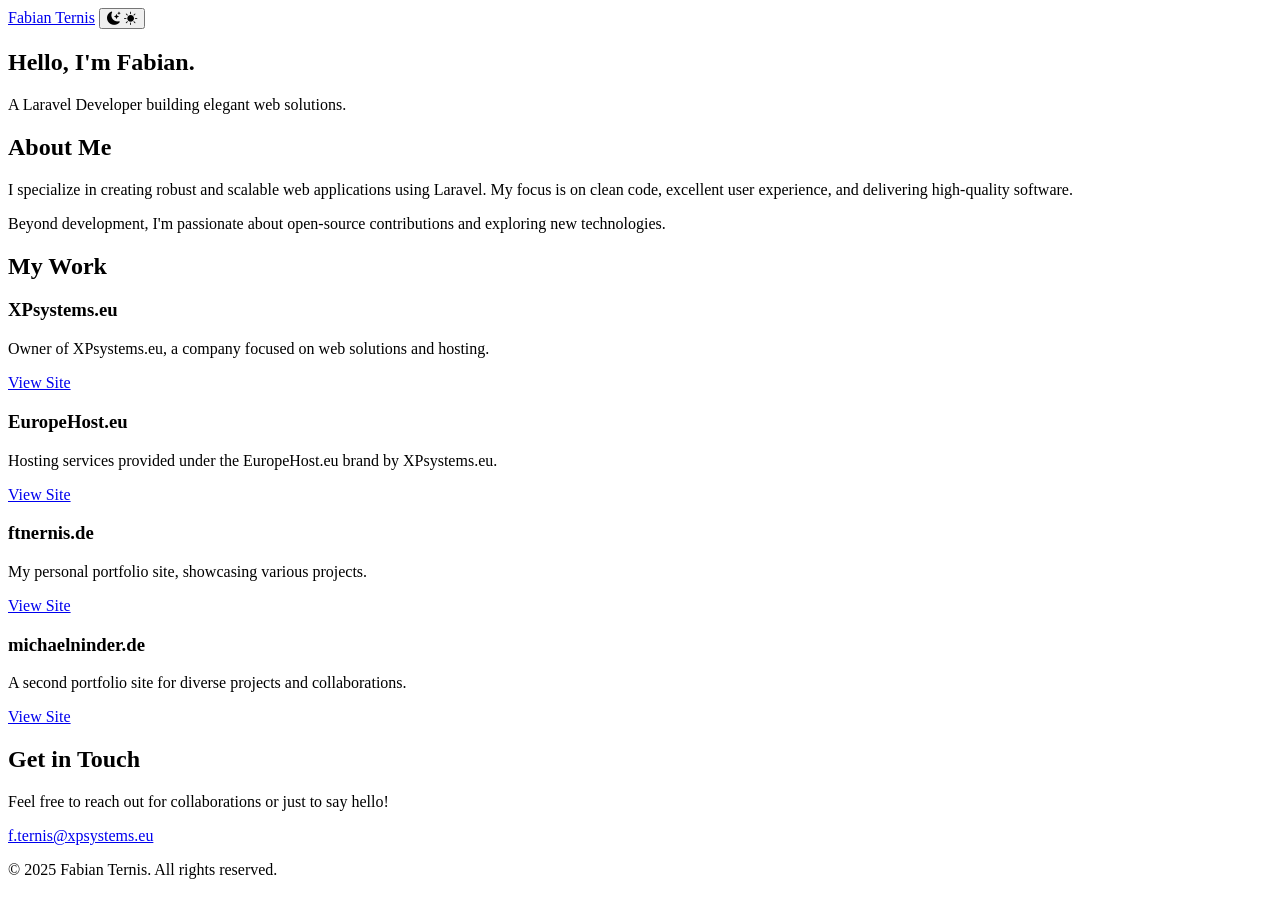
==== fabianternis.dev/index.html @ 12f41c96 "Create index.html" ====
<!DOCTYPE html>
<html lang="en">
  <head>
    <meta charset="UTF-8" />
    <meta name="viewport" content="width=device-width, initial-scale=1.0" />
    <title>Fabian Ternis</title>
    <link rel="stylesheet" href="style.css" />
    <link
      rel="stylesheet"
      href="https://cdn.jsdelivr.net/npm/bootstrap-icons@1.11.3/font/bootstrap-icons.min.css"
    />
  </head>
  <body>
    <header class="header-container">
      <nav class="navbar">
        <a href="#" class="site-title">Fabian Ternis</a>
        <button id="theme-toggle" class="theme-toggle" aria-label="Toggle theme">
          <i class="bi bi-moon-stars-fill moon-icon"></i>
          <i class="bi bi-brightness-high-fill sun-icon"></i>
        </button>
      </nav>
    </header>

    <main class="main-content-container">
      <section class="hero-section">
        <h1 class="hero-title">Hello, I'm Fabian.</h1>
        <p class="hero-subtitle">A Laravel Developer building elegant web solutions.</p>
      </section>

      <section class="about-section">
        <h2 class="section-title">About Me</h2>
        <p>
          I specialize in creating robust and scalable web applications using
          Laravel. My focus is on clean code, excellent user experience, and
          delivering high-quality software.
        </p>
        <p>
          Beyond development, I'm passionate about open-source contributions and
          exploring new technologies.
        </p>
      </section>

      <section class="portfolio-section">
        <h2 class="section-title">My Work</h2>
        <div class="portfolio-grid">
          <article class="portfolio-item">
            <h3>XPsystems.eu</h3>
            <p>
              Owner of XPsystems.eu, a company focused on web solutions and hosting.
            </p>
            <a href="https://www.xpsystems.eu" target="_blank">View Site</a>
          </article>
          <article class="portfolio-item">
            <h3>EuropeHost.eu</h3>
            <p>
              Hosting services provided under the EuropeHost.eu brand by XPsystems.eu.
            </p>
            <a href="https://www.europehost.eu" target="_blank">View Site</a>
          </article>
          <article class="portfolio-item">
            <h3>ftnernis.de</h3>
            <p>My personal portfolio site, showcasing various projects.</p>
            <a href="https://www.fternis.de" target="_blank">View Site</a>
          </article>
          <article class="portfolio-item">
            <h3>michaelninder.de</h3>
            <p>A second portfolio site for diverse projects and collaborations.</p>
            <a href="https://www.michaelninder.de" target="_blank">View Site</a>
          </article>
        </div>
      </section>

      <section class="contact-section">
        <h2 class="section-title">Get in Touch</h2>
        <p>
          Feel free to reach out for collaborations or just to say hello!
        </p>
        <p>
          <a href="mailto:f.ternis@xpsystems.eu">f.ternis@xpsystems.eu</a>
        </p>
      </section>
    </main>

    <footer class="footer-container">
      <p>&copy; 2025 Fabian Ternis. All rights reserved.</p>
    </footer>

    <script src="script.js"></script>
  </body>
</html>
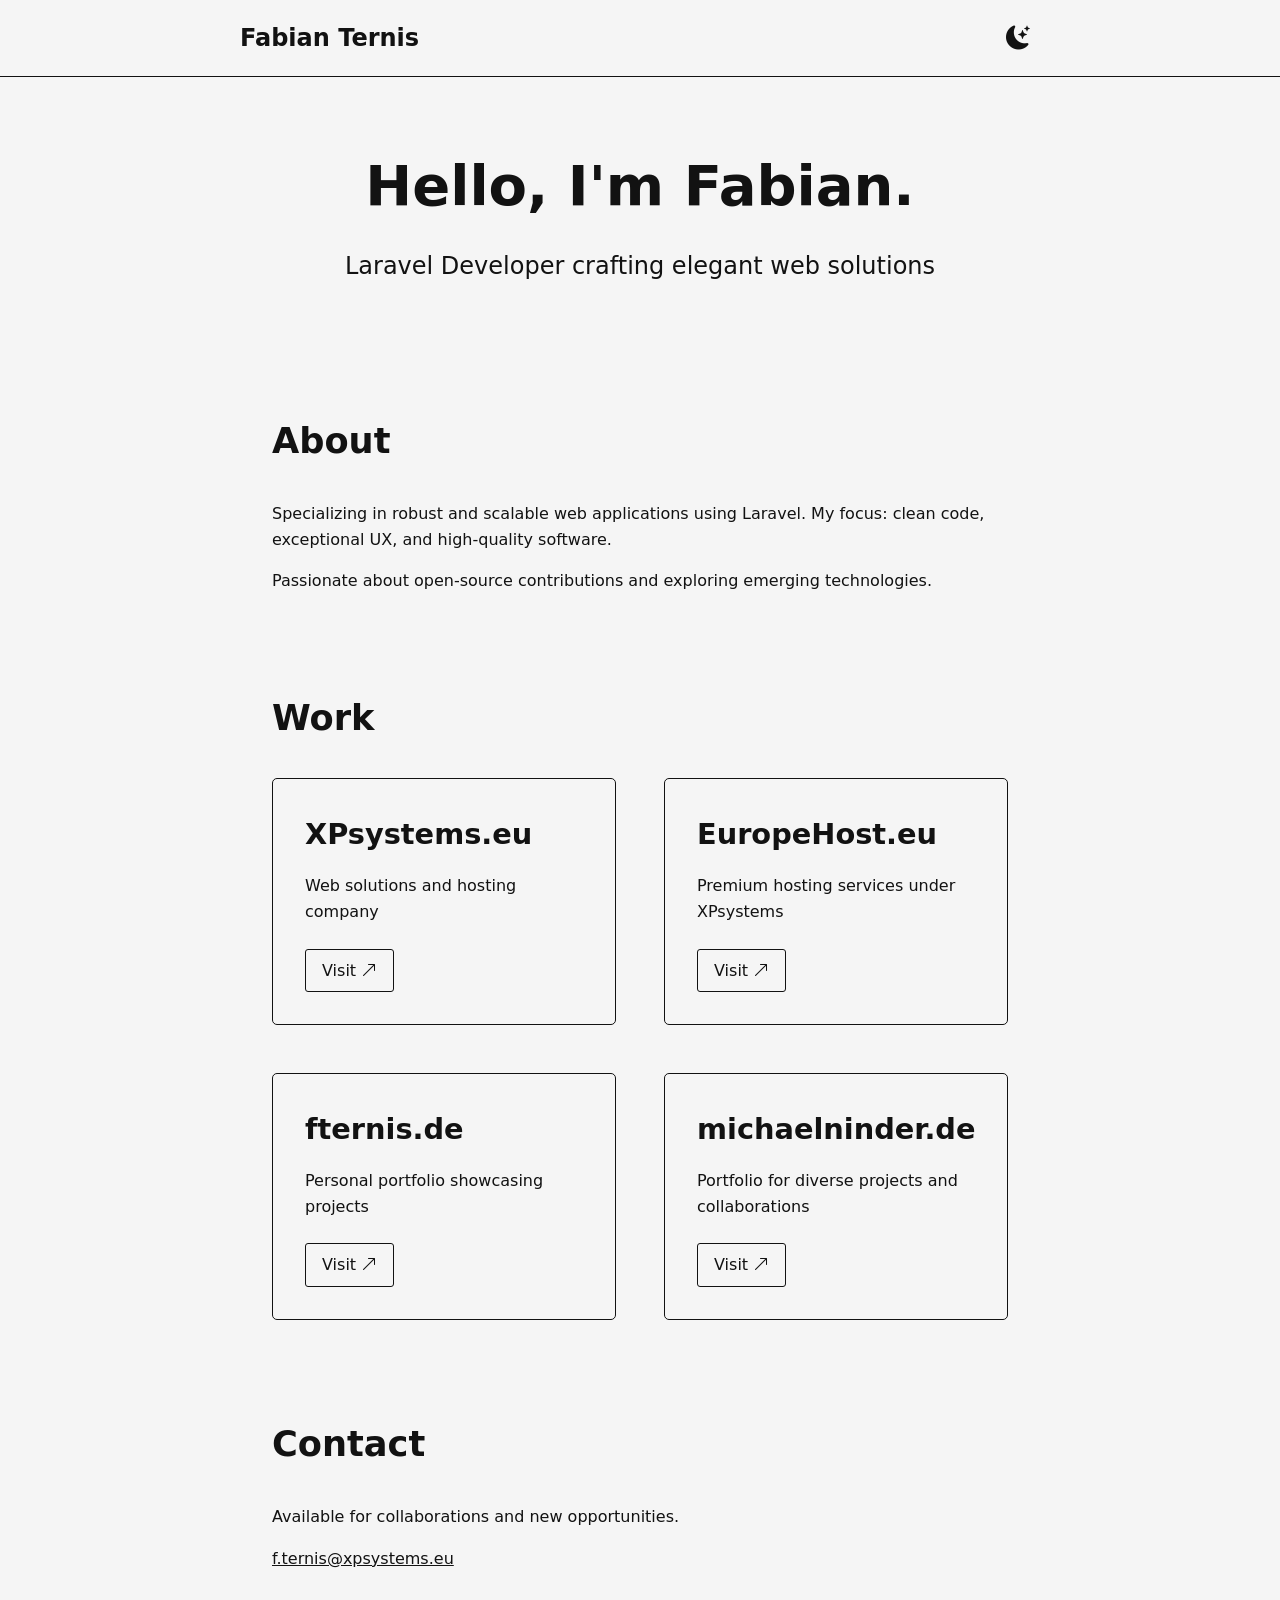
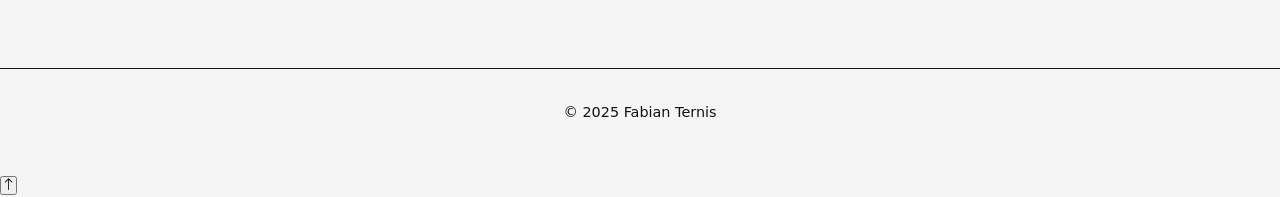
==== commit a662b781: "Update index.html" ====
--- a/fabianternis.dev/index.html
+++ b/fabianternis.dev/index.html
@@ -3,7 +3,8 @@
   <head>
     <meta charset="UTF-8" />
     <meta name="viewport" content="width=device-width, initial-scale=1.0" />
-    <title>Fabian Ternis</title>
+    <title>Fabian Ternis - Laravel Developer</title>
+    <meta name="description" content="Laravel Developer specializing in elegant web solutions" />
     <link rel="stylesheet" href="style.css" />
     <link
       rel="stylesheet"
@@ -24,66 +25,74 @@
     <main class="main-content-container">
       <section class="hero-section">
         <h1 class="hero-title">Hello, I'm Fabian.</h1>
-        <p class="hero-subtitle">A Laravel Developer building elegant web solutions.</p>
+        <p class="hero-subtitle">Laravel Developer crafting elegant web solutions</p>
       </section>
 
-      <section class="about-section">
-        <h2 class="section-title">About Me</h2>
-        <p>
-          I specialize in creating robust and scalable web applications using
-          Laravel. My focus is on clean code, excellent user experience, and
-          delivering high-quality software.
-        </p>
-        <p>
-          Beyond development, I'm passionate about open-source contributions and
-          exploring new technologies.
-        </p>
+      <section class="about-section" id="about">
+        <h2 class="section-title">About</h2>
+        <div class="about-content">
+          <p>
+            Specializing in robust and scalable web applications using Laravel.
+            My focus: clean code, exceptional UX, and high-quality software.
+          </p>
+          <p>
+            Passionate about open-source contributions and exploring emerging technologies.
+          </p>
+        </div>
       </section>
 
-      <section class="portfolio-section">
-        <h2 class="section-title">My Work</h2>
+      <section class="portfolio-section" id="work">
+        <h2 class="section-title">Work</h2>
         <div class="portfolio-grid">
           <article class="portfolio-item">
             <h3>XPsystems.eu</h3>
-            <p>
-              Owner of XPsystems.eu, a company focused on web solutions and hosting.
-            </p>
-            <a href="https://www.xpsystems.eu" target="_blank">View Site</a>
+            <p>Web solutions and hosting company</p>
+            <a href="https://www.xpsystems.eu" target="_blank" rel="noopener">
+              Visit <i class="bi bi-arrow-up-right"></i>
+            </a>
           </article>
           <article class="portfolio-item">
             <h3>EuropeHost.eu</h3>
-            <p>
-              Hosting services provided under the EuropeHost.eu brand by XPsystems.eu.
-            </p>
-            <a href="https://www.europehost.eu" target="_blank">View Site</a>
+            <p>Premium hosting services under XPsystems</p>
+            <a href="https://www.europehost.eu" target="_blank" rel="noopener">
+              Visit <i class="bi bi-arrow-up-right"></i>
+            </a>
           </article>
           <article class="portfolio-item">
-            <h3>ftnernis.de</h3>
-            <p>My personal portfolio site, showcasing various projects.</p>
-            <a href="https://www.fternis.de" target="_blank">View Site</a>
+            <h3>fternis.de</h3>
+            <p>Personal portfolio showcasing projects</p>
+            <a href="https://www.fternis.de" target="_blank" rel="noopener">
+              Visit <i class="bi bi-arrow-up-right"></i>
+            </a>
           </article>
           <article class="portfolio-item">
             <h3>michaelninder.de</h3>
-            <p>A second portfolio site for diverse projects and collaborations.</p>
-            <a href="https://www.michaelninder.de" target="_blank">View Site</a>
+            <p>Portfolio for diverse projects and collaborations</p>
+            <a href="https://www.michaelninder.de" target="_blank" rel="noopener">
+              Visit <i class="bi bi-arrow-up-right"></i>
+            </a>
           </article>
         </div>
       </section>
 
-      <section class="contact-section">
-        <h2 class="section-title">Get in Touch</h2>
-        <p>
-          Feel free to reach out for collaborations or just to say hello!
+      <section class="contact-section" id="contact">
+        <h2 class="section-title">Contact</h2>
+        <p class="contact-text">
+          Available for collaborations and new opportunities.
         </p>
-        <p>
-          <a href="mailto:f.ternis@xpsystems.eu">f.ternis@xpsystems.eu</a>
-        </p>
+        <a href="mailto:f.ternis@xpsystems.eu" class="contact-email">
+          f.ternis@xpsystems.eu
+        </a>
       </section>
     </main>
 
     <footer class="footer-container">
-      <p>&copy; 2025 Fabian Ternis. All rights reserved.</p>
+      <p>&copy; 2025 Fabian Ternis</p>
     </footer>
+
+    <button id="scroll-to-top" class="scroll-to-top" aria-label="Scroll to top">
+      <i class="bi bi-arrow-up"></i>
+    </button>
 
     <script src="script.js"></script>
   </body>
--- a/fabianternis.dev/style.css
+++ b/fabianternis.dev/style.css
@@ -0,0 +1,248 @@
+:root {
+  --color-dark: #121212;
+  --color-light: #f5f5f5;
+  --color-bg: var(--color-light);
+  --color-text: var(--color-dark);
+  --font-family-primary: system-ui, -apple-system, BlinkMacSystemFont, "Segoe UI",
+    Roboto, Oxygen, Ubuntu, Cantarell, "Open Sans", "Helvetica Neue", sans-serif;
+  --max-width-content: 800px;
+  --spacing-unit: 1rem;
+}
+
+:root.dark {
+  --color-bg: var(--color-dark);
+  --color-text: var(--color-light);
+}
+
+* {
+  box-sizing: border-box;
+  margin: 0;
+  padding: 0;
+}
+
+html {
+  scroll-behavior: smooth;
+}
+
+body {
+  font-family: var(--font-family-primary);
+  background-color: var(--color-bg);
+  color: var(--color-text);
+  line-height: 1.6;
+  transition: background-color 0.3s ease, color 0.3s ease;
+  cursor: url("data:image/svg+xml;utf8,<svg xmlns='http://www.w3.org/2000/svg' width='24' height='24' viewBox='0 0 24 24'><circle cx='12' cy='12' r='4' fill='%23666' /></svg>") 12 12,
+    auto;
+}
+
+::-webkit-scrollbar {
+  width: 8px;
+}
+
+::-webkit-scrollbar-track {
+  background: var(--color-bg);
+}
+
+::-webkit-scrollbar-thumb {
+  background: var(--color-text);
+  border-radius: 4px;
+}
+
+::-webkit-scrollbar-thumb:hover {
+  background: var(--color-text);
+  filter: brightness(0.8);
+}
+
+::selection {
+  background: var(--color-text);
+  color: var(--color-bg);
+}
+
+.header-container {
+  padding: var(--spacing-unit) calc(var(--spacing-unit) * 2);
+  border-bottom: 1px solid var(--color-text);
+}
+
+.navbar {
+  max-width: var(--max-width-content);
+  margin: 0 auto;
+  display: flex;
+  justify-content: space-between;
+  align-items: center;
+}
+
+.site-title {
+  font-size: 1.5rem;
+  font-weight: bold;
+  color: var(--color-text);
+  text-decoration: none;
+}
+
+.theme-toggle {
+  background: none;
+  border: none;
+  font-size: 1.5rem;
+  color: var(--color-text);
+  cursor: pointer;
+  padding: 0.5rem;
+  display: flex;
+  align-items: center;
+  justify-content: center;
+  transition: color 0.3s ease;
+}
+
+.theme-toggle {
+  border-radius: 50%;
+  width: 44px;
+  height: 44px;
+  display: flex;
+  align-items: center;
+  justify-content: center;
+}
+
+.theme-toggle:focus-visible {
+  outline: 2px solid var(--color-text);
+  outline-offset: 2px;
+}
+
+.theme-toggle:hover {
+  background-color: var(--color-text);
+  color: var(--color-bg);
+  cursor: url("data:image/svg+xml;utf8,<svg xmlns='http://www.w3.org/2000/svg' width='24' height='24' viewBox='0 0 24 24'><circle cx='12' cy='12' r='4' fill='%23666' fill-opacity='0.1'/></svg>") 12 12,
+    pointer;
+}
+
+.theme-toggle .moon-icon {
+  display: block;
+}
+
+.theme-toggle .sun-icon {
+  display: none;
+}
+
+:root.dark .theme-toggle .moon-icon {
+  display: none;
+}
+
+:root.dark .theme-toggle .sun-icon {
+  display: block;
+}
+
+.main-content-container {
+  max-width: var(--max-width-content);
+  margin: calc(var(--spacing-unit) * 4) auto;
+  padding: 0 calc(var(--spacing-unit) * 2);
+}
+
+section {
+  margin-bottom: calc(var(--spacing-unit) * 6);
+}
+
+.section-title {
+  font-size: 2.2rem;
+  margin-bottom: calc(var(--spacing-unit) * 2);
+  color: var(--color-text);
+}
+
+.hero-section {
+  text-align: center;
+  margin-bottom: calc(var(--spacing-unit) * 8);
+}
+
+.hero-title {
+  font-size: 3.5rem;
+  margin-bottom: var(--spacing-unit);
+  color: var(--color-text);
+}
+
+.hero-subtitle {
+  font-size: 1.5rem;
+  color: var(--color-text);
+}
+
+p {
+  margin-bottom: var(--spacing-unit);
+}
+
+a {
+  color: var(--color-text);
+  text-decoration: underline;
+  transition: color 0.3s ease;
+}
+
+a:hover,
+a:hover * {
+  filter: brightness(0.8);
+  cursor: url("data:image/svg+xml;utf8,<svg xmlns='http://www.w3.org/2000/svg' width='32' height='32' viewBox='0 0 24 24'><circle cx='12' cy='12' r='6' fill='%23666' /></svg>") 16 16,
+    pointer;
+}
+
+.portfolio-grid {
+  display: grid;
+  grid-template-columns: repeat(auto-fit, minmax(300px, 1fr));
+  gap: calc(var(--spacing-unit) * 3);
+}
+
+.portfolio-item {
+  border: 1px solid var(--color-text);
+  padding: calc(var(--spacing-unit) * 2);
+  border-radius: 5px;
+  transition: border-color 0.3s ease;
+}
+
+.portfolio-item h3 {
+  font-size: 1.8rem;
+  margin-bottom: var(--spacing-unit);
+  color: var(--color-text);
+}
+
+.portfolio-item p {
+  margin-bottom: calc(var(--spacing-unit) * 1.5);
+  color: var(--color-text);
+}
+
+.portfolio-item a {
+  display: inline-block;
+  padding: 0.5rem 1rem;
+  border: 1px solid var(--color-text);
+  border-radius: 3px;
+  text-decoration: none;
+  color: var(--color-text);
+  transition: background-color 0.3s ease, color 0.3s ease;
+}
+
+.portfolio-item a:hover {
+  background-color: var(--color-text);
+  color: var(--color-bg);
+}
+
+.footer-container {
+  text-align: center;
+  padding: calc(var(--spacing-unit) * 2);
+  border-top: 1px solid var(--color-text);
+  margin-top: calc(var(--spacing-unit) * 6);
+  font-size: 0.9rem;
+  color: var(--color-text);
+}
+
+@media (max-width: 768px) {
+  .hero-title {
+    font-size: 2.5rem;
+  }
+
+  .hero-subtitle {
+    font-size: 1.2rem;
+  }
+
+  .section-title {
+    font-size: 1.8rem;
+  }
+}
+
+@media (max-width: 480px) {
+  .header-container,
+  .main-content-container,
+  .footer-container {
+    padding-left: var(--spacing-unit);
+    padding-right: var(--spacing-unit);
+  }
+}
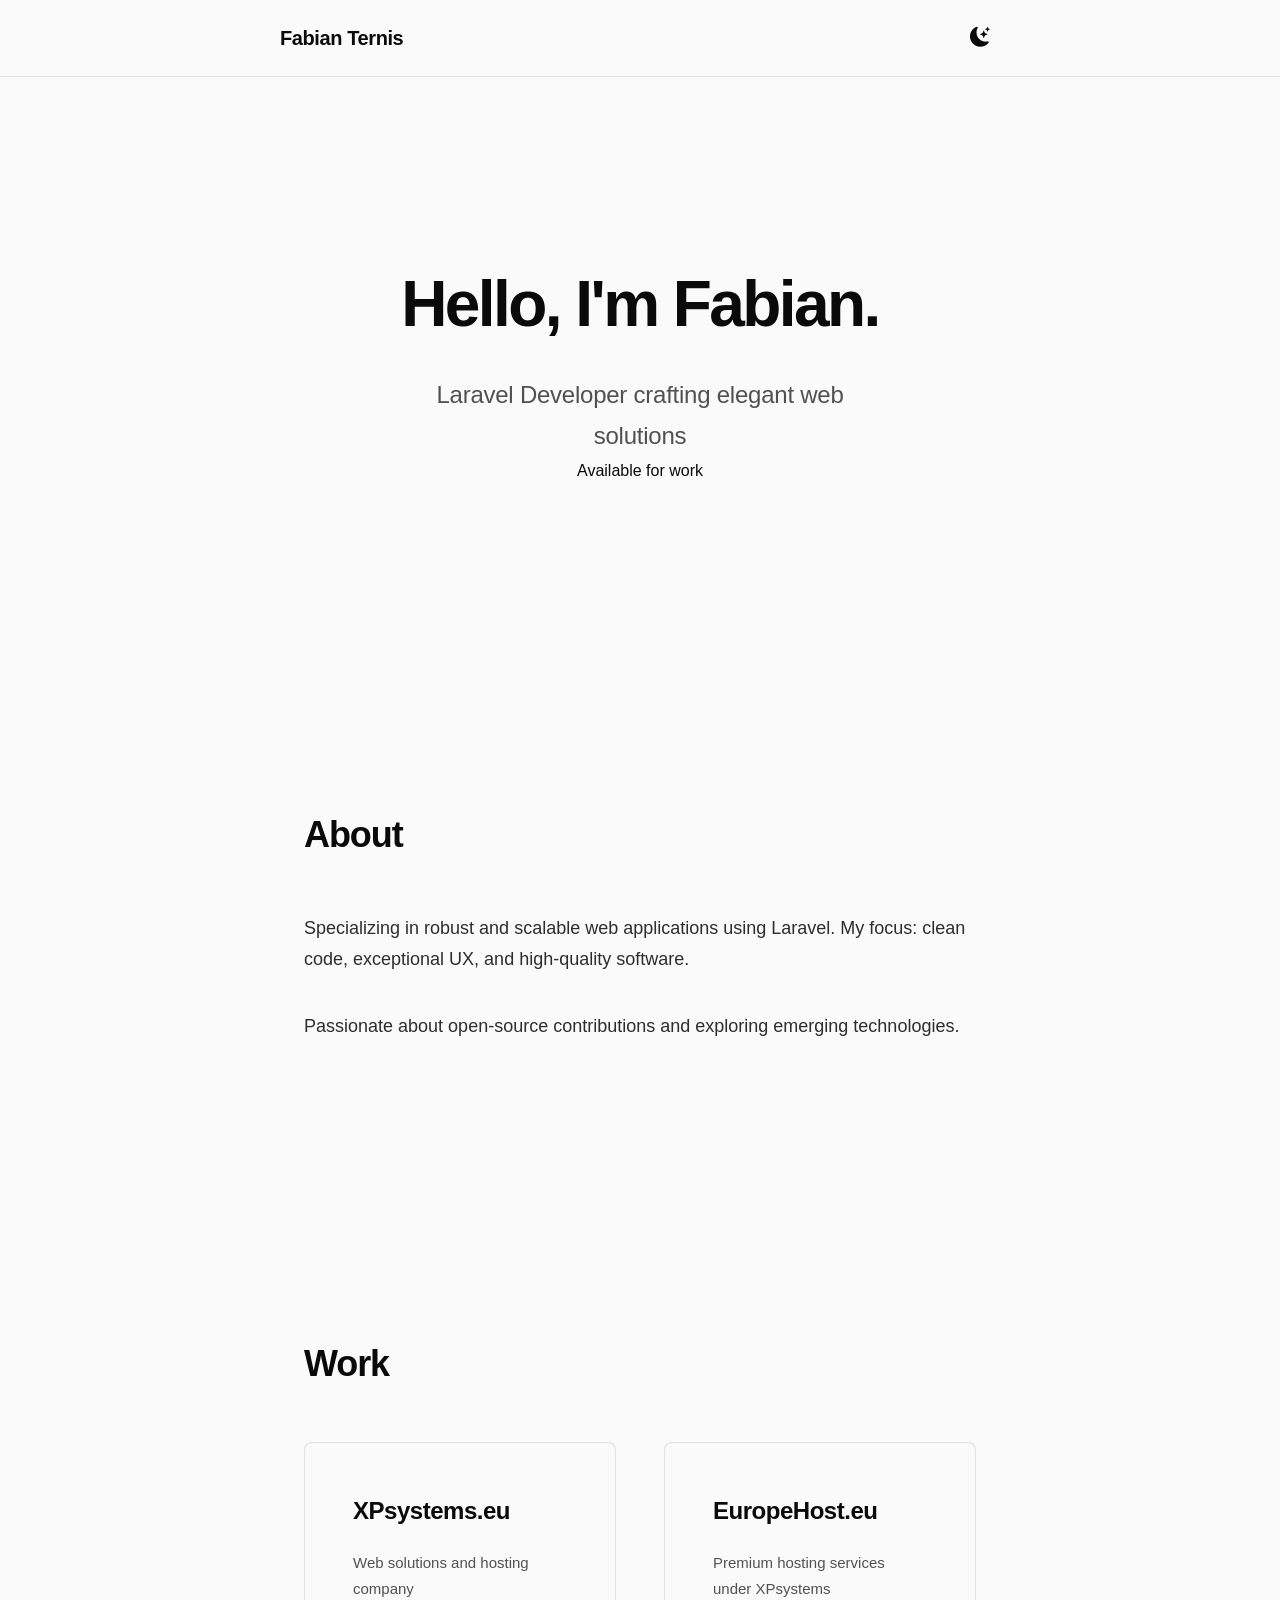
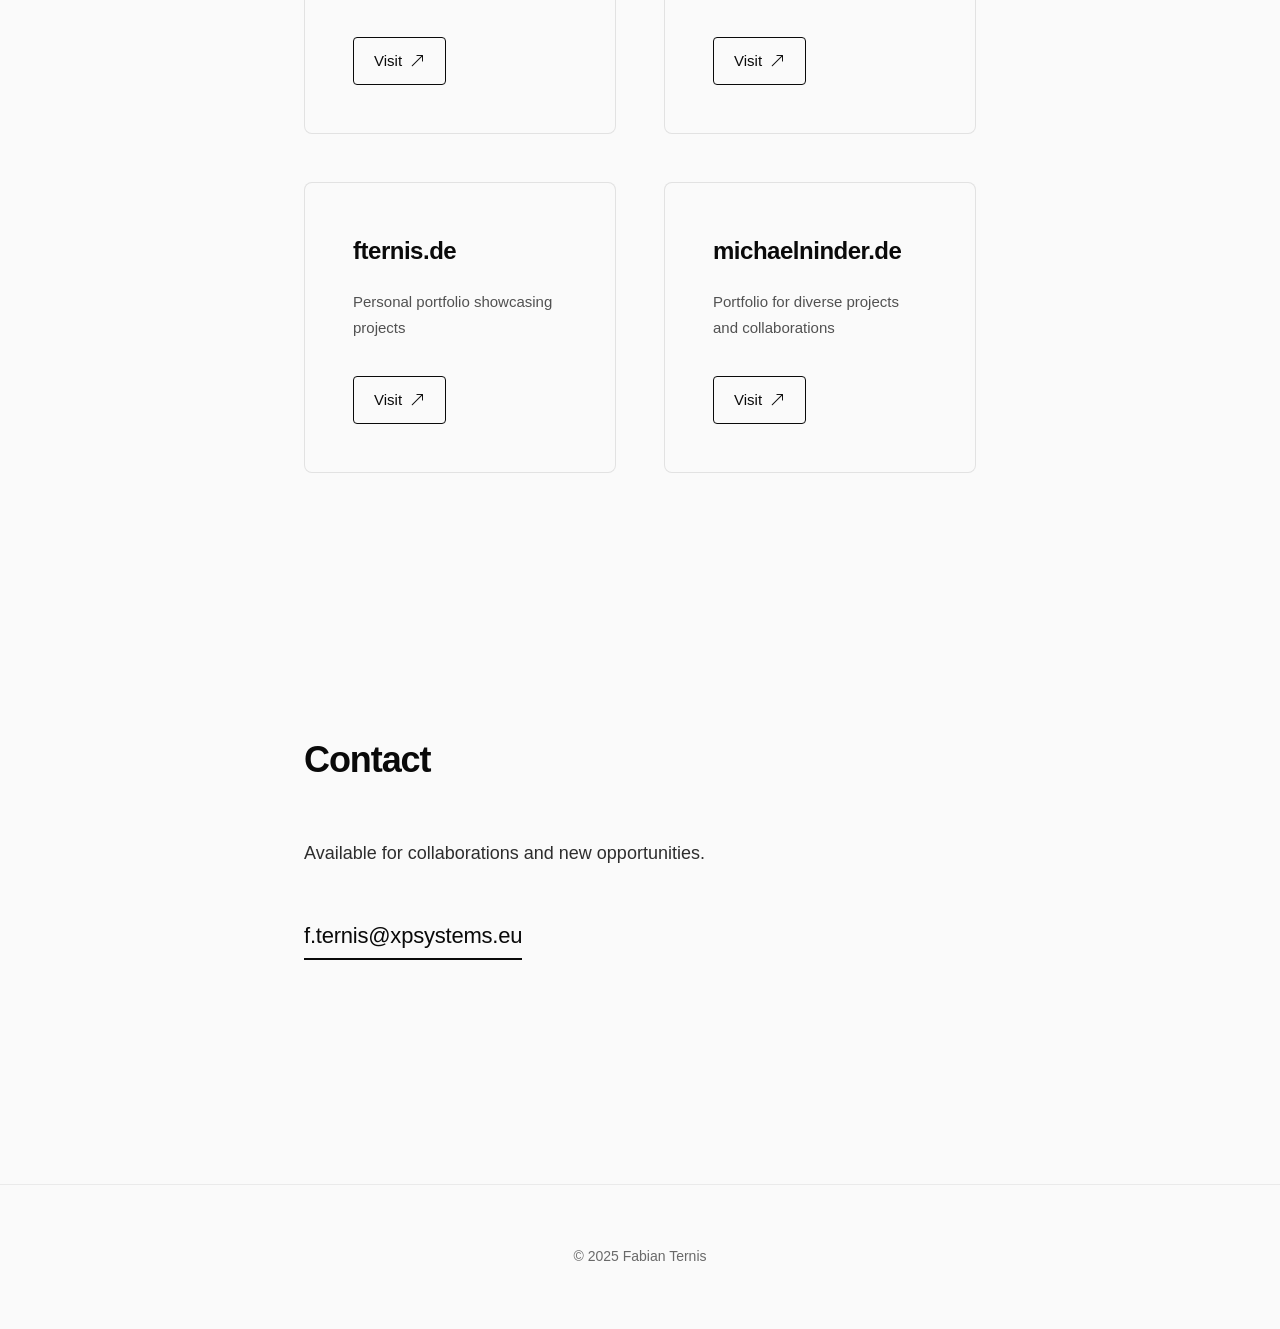
==== commit 5ce0b4b9: "Update index.html" ====
--- a/fabianternis.dev/index.html
+++ b/fabianternis.dev/index.html
@@ -23,10 +23,14 @@
     </header>
 
     <main class="main-content-container">
-      <section class="hero-section">
-        <h1 class="hero-title">Hello, I'm Fabian.</h1>
-        <p class="hero-subtitle">Laravel Developer crafting elegant web solutions</p>
-      </section>
+        <section class="hero-section">
+          <h1 class="hero-title">Hello, I'm Fabian.</h1>
+          <p class="hero-subtitle">Laravel Developer crafting elegant web solutions</p>
+          <div class="status-badge">
+            <span class="status-dot"></span>
+            <span class="status-text">Available for work</span>
+          </div>
+        </section>
 
       <section class="about-section" id="about">
         <h2 class="section-title">About</h2>
--- a/fabianternis.dev/style.css
+++ b/fabianternis.dev/style.css
@@ -1,17 +1,21 @@
 :root {
-  --color-dark: #121212;
-  --color-light: #f5f5f5;
+  --color-dark: #0a0a0a;
+  --color-light: #fafafa;
   --color-bg: var(--color-light);
   --color-text: var(--color-dark);
-  --font-family-primary: system-ui, -apple-system, BlinkMacSystemFont, "Segoe UI",
-    Roboto, Oxygen, Ubuntu, Cantarell, "Open Sans", "Helvetica Neue", sans-serif;
-  --max-width-content: 800px;
-  --spacing-unit: 1rem;
+  --color-border: rgba(10, 10, 10, 0.1);
+  --font-primary: -apple-system, BlinkMacSystemFont, "Segoe UI", Roboto,
+    "Helvetica Neue", Arial, sans-serif;
+  --max-width: 720px;
+  --spacing: clamp(1rem, 3vw, 1.5rem);
+  --radius: 8px;
+  --transition: all 0.3s cubic-bezier(0.4, 0, 0.2, 1);
 }
 
 :root.dark {
   --color-bg: var(--color-dark);
   --color-text: var(--color-light);
+  --color-border: rgba(250, 250, 250, 0.1);
 }
 
 * {
@@ -25,31 +29,38 @@
 }
 
 body {
-  font-family: var(--font-family-primary);
+  font-family: var(--font-primary);
   background-color: var(--color-bg);
   color: var(--color-text);
-  line-height: 1.6;
-  transition: background-color 0.3s ease, color 0.3s ease;
-  cursor: url("data:image/svg+xml;utf8,<svg xmlns='http://www.w3.org/2000/svg' width='24' height='24' viewBox='0 0 24 24'><circle cx='12' cy='12' r='4' fill='%23666' /></svg>") 12 12,
-    auto;
+  line-height: 1.7;
+  transition: var(--transition);
+  -webkit-font-smoothing: antialiased;
+  -moz-osx-font-smoothing: grayscale;
 }
 
 ::-webkit-scrollbar {
-  width: 8px;
+  width: 6px;
+  height: 6px;
 }
 
 ::-webkit-scrollbar-track {
-  background: var(--color-bg);
+  background: transparent;
 }
 
 ::-webkit-scrollbar-thumb {
   background: var(--color-text);
-  border-radius: 4px;
+  border-radius: 10px;
+  opacity: 0.5;
 }
 
 ::-webkit-scrollbar-thumb:hover {
   background: var(--color-text);
-  filter: brightness(0.8);
+  opacity: 0.8;
+}
+
+* {
+  scrollbar-width: thin;
+  scrollbar-color: var(--color-text) transparent;
 }
 
 ::selection {
@@ -58,191 +69,253 @@
 }
 
 .header-container {
-  padding: var(--spacing-unit) calc(var(--spacing-unit) * 2);
-  border-bottom: 1px solid var(--color-text);
+  position: sticky;
+  top: 0;
+  z-index: 100;
+  background: var(--color-bg);
+  padding: calc(var(--spacing) * 0.75) var(--spacing);
+  border-bottom: 1px solid var(--color-border);
+  backdrop-filter: blur(10px);
 }
 
 .navbar {
-  max-width: var(--max-width-content);
+  max-width: var(--max-width);
   margin: 0 auto;
   display: flex;
   justify-content: space-between;
   align-items: center;
+  min-height: 40px;
 }
 
 .site-title {
-  font-size: 1.5rem;
-  font-weight: bold;
+  font-size: clamp(1.125rem, 2vw, 1.25rem);
+  font-weight: 600;
   color: var(--color-text);
   text-decoration: none;
+  letter-spacing: -0.02em;
 }
 
 .theme-toggle {
   background: none;
   border: none;
-  font-size: 1.5rem;
+  font-size: 1.25rem;
   color: var(--color-text);
   cursor: pointer;
   padding: 0.5rem;
+  border-radius: 50%;
+  width: 40px;
+  height: 40px;
   display: flex;
   align-items: center;
   justify-content: center;
-  transition: color 0.3s ease;
-}
-
-.theme-toggle {
+  transition: var(--transition);
+  position: relative;
+  overflow: hidden;
+}
+
+.theme-toggle:hover {
+  background-color: var(--color-border);
+}
+
+.theme-toggle i {
+  position: absolute;
+  transition: all 0.4s cubic-bezier(0.68, -0.55, 0.265, 1.55);
+}
+
+.theme-toggle .moon-icon {
+  opacity: 1;
+  transform: rotate(0deg) scale(1);
+}
+
+.theme-toggle .sun-icon {
+  opacity: 0;
+  transform: rotate(180deg) scale(0);
+}
+
+:root.dark .theme-toggle .moon-icon {
+  opacity: 0;
+  transform: rotate(-180deg) scale(0);
+}
+
+:root.dark .theme-toggle .sun-icon {
+  opacity: 1;
+  transform: rotate(0deg) scale(1);
+}
+
+.main-content-container {
+  max-width: var(--max-width);
+  margin: 0 auto;
+  padding: 0 var(--spacing);
+}
+
+section {
+  padding: clamp(4rem, 10vw, 8rem) 0;
+}
+
+.section-title {
+  font-size: clamp(1.75rem, 4vw, 2.25rem);
+  font-weight: 600;
+  margin-bottom: calc(var(--spacing) * 2);
+  letter-spacing: -0.03em;
+}
+
+.hero-section {
+  text-align: center;
+  padding: clamp(6rem, 15vw, 12rem) clamp(2rem, 8vw, 6rem);
+}
+
+.hero-title {
+  font-size: clamp(2.5rem, 7vw, 4rem);
+  margin-bottom: calc(var(--spacing) * 1.5);
+  font-weight: 700;
+  letter-spacing: -0.04em;
+  line-height: 1.1;
+}
+
+.hero-subtitle {
+  font-size: clamp(1.125rem, 3vw, 1.5rem);
+  color: var(--color-text);
+  opacity: 0.7;
+  font-weight: 400;
+  letter-spacing: -0.01em;
+}
+
+.about-content p {
+  font-size: clamp(1rem, 2vw, 1.125rem);
+  margin-bottom: calc(var(--spacing) * 1.5);
+  opacity: 0.85;
+}
+
+.portfolio-grid {
+  display: grid;
+  grid-template-columns: repeat(auto-fit, minmax(280px, 1fr));
+  gap: calc(var(--spacing) * 2);
+}
+
+.portfolio-item {
+  border: 1px solid var(--color-border);
+  padding: calc(var(--spacing) * 2);
+  border-radius: var(--radius);
+  transition: var(--transition);
+  background: var(--color-bg);
+}
+
+.portfolio-item:hover {
+  border-color: var(--color-text);
+  transform: translateY(-4px);
+}
+
+.portfolio-item h3 {
+  font-size: clamp(1.25rem, 2.5vw, 1.5rem);
+  margin-bottom: calc(var(--spacing) * 0.75);
+  font-weight: 600;
+  letter-spacing: -0.02em;
+}
+
+.portfolio-item p {
+  margin-bottom: calc(var(--spacing) * 1.5);
+  opacity: 0.7;
+  font-size: 0.9375rem;
+}
+
+.portfolio-item a {
+  display: inline-flex;
+  align-items: center;
+  gap: 0.5rem;
+  padding: 0.625rem 1.25rem;
+  border: 1px solid var(--color-text);
+  border-radius: calc(var(--radius) / 2);
+  text-decoration: none;
+  color: var(--color-text);
+  font-size: 0.9375rem;
+  font-weight: 500;
+  transition: var(--transition);
+}
+
+.portfolio-item a:hover {
+  background-color: var(--color-text);
+  color: var(--color-bg);
+}
+
+.contact-text {
+  font-size: clamp(1rem, 2vw, 1.125rem);
+  margin-bottom: calc(var(--spacing) * 2);
+  opacity: 0.85;
+}
+
+.contact-email {
+  display: inline-block;
+  font-size: clamp(1.125rem, 2.5vw, 1.375rem);
+  font-weight: 500;
+  color: var(--color-text);
+  text-decoration: none;
+  border-bottom: 2px solid var(--color-text);
+  padding-bottom: 0.25rem;
+  transition: var(--transition);
+  letter-spacing: -0.01em;
+}
+
+.contact-email:hover {
+  opacity: 0.7;
+}
+
+.footer-container {
+  text-align: center;
+  padding: calc(var(--spacing) * 2.5) var(--spacing);
+  border-top: 1px solid var(--color-border);
+  margin-top: calc(var(--spacing) * 4);
+  font-size: 0.875rem;
+  opacity: 0.6;
+}
+
+.scroll-to-top {
+  position: fixed;
+  bottom: calc(var(--spacing) * 2);
+  right: calc(var(--spacing) * 2);
+  background: var(--color-text);
+  color: var(--color-bg);
+  border: none;
   border-radius: 50%;
-  width: 44px;
-  height: 44px;
+  width: 48px;
+  height: 48px;
   display: flex;
   align-items: center;
   justify-content: center;
-}
-
-.theme-toggle:focus-visible {
-  outline: 2px solid var(--color-text);
-  outline-offset: 2px;
-}
-
-.theme-toggle:hover {
-  background-color: var(--color-text);
-  color: var(--color-bg);
-  cursor: url("data:image/svg+xml;utf8,<svg xmlns='http://www.w3.org/2000/svg' width='24' height='24' viewBox='0 0 24 24'><circle cx='12' cy='12' r='4' fill='%23666' fill-opacity='0.1'/></svg>") 12 12,
-    pointer;
-}
-
-.theme-toggle .moon-icon {
-  display: block;
-}
-
-.theme-toggle .sun-icon {
-  display: none;
-}
-
-:root.dark .theme-toggle .moon-icon {
-  display: none;
-}
-
-:root.dark .theme-toggle .sun-icon {
-  display: block;
-}
-
-.main-content-container {
-  max-width: var(--max-width-content);
-  margin: calc(var(--spacing-unit) * 4) auto;
-  padding: 0 calc(var(--spacing-unit) * 2);
-}
-
-section {
-  margin-bottom: calc(var(--spacing-unit) * 6);
-}
-
-.section-title {
-  font-size: 2.2rem;
-  margin-bottom: calc(var(--spacing-unit) * 2);
-  color: var(--color-text);
-}
-
-.hero-section {
-  text-align: center;
-  margin-bottom: calc(var(--spacing-unit) * 8);
-}
-
-.hero-title {
-  font-size: 3.5rem;
-  margin-bottom: var(--spacing-unit);
-  color: var(--color-text);
-}
-
-.hero-subtitle {
-  font-size: 1.5rem;
-  color: var(--color-text);
-}
-
-p {
-  margin-bottom: var(--spacing-unit);
-}
-
-a {
-  color: var(--color-text);
-  text-decoration: underline;
-  transition: color 0.3s ease;
-}
-
-a:hover,
-a:hover * {
-  filter: brightness(0.8);
-  cursor: url("data:image/svg+xml;utf8,<svg xmlns='http://www.w3.org/2000/svg' width='32' height='32' viewBox='0 0 24 24'><circle cx='12' cy='12' r='6' fill='%23666' /></svg>") 16 16,
-    pointer;
-}
-
-.portfolio-grid {
-  display: grid;
-  grid-template-columns: repeat(auto-fit, minmax(300px, 1fr));
-  gap: calc(var(--spacing-unit) * 3);
-}
-
-.portfolio-item {
-  border: 1px solid var(--color-text);
-  padding: calc(var(--spacing-unit) * 2);
-  border-radius: 5px;
-  transition: border-color 0.3s ease;
-}
-
-.portfolio-item h3 {
-  font-size: 1.8rem;
-  margin-bottom: var(--spacing-unit);
-  color: var(--color-text);
-}
-
-.portfolio-item p {
-  margin-bottom: calc(var(--spacing-unit) * 1.5);
-  color: var(--color-text);
-}
-
-.portfolio-item a {
-  display: inline-block;
-  padding: 0.5rem 1rem;
-  border: 1px solid var(--color-text);
-  border-radius: 3px;
-  text-decoration: none;
-  color: var(--color-text);
-  transition: background-color 0.3s ease, color 0.3s ease;
-}
-
-.portfolio-item a:hover {
-  background-color: var(--color-text);
-  color: var(--color-bg);
-}
-
-.footer-container {
-  text-align: center;
-  padding: calc(var(--spacing-unit) * 2);
-  border-top: 1px solid var(--color-text);
-  margin-top: calc(var(--spacing-unit) * 6);
-  font-size: 0.9rem;
-  color: var(--color-text);
+  cursor: pointer;
+  font-size: 1.25rem;
+  opacity: 0;
+  visibility: hidden;
+  transition: var(--transition);
+  box-shadow: 0 4px 12px rgba(0, 0, 0, 0.15);
+  z-index: 99;
+}
+
+.scroll-to-top.visible {
+  opacity: 1;
+  visibility: visible;
+}
+
+.scroll-to-top:hover {
+  transform: translateY(-4px);
+  box-shadow: 0 8px 24px rgba(0, 0, 0, 0.2);
 }
 
 @media (max-width: 768px) {
-  .hero-title {
-    font-size: 2.5rem;
+  .portfolio-grid {
+    grid-template-columns: 1fr;
   }
 
-  .hero-subtitle {
-    font-size: 1.2rem;
+  .scroll-to-top {
+    bottom: var(--spacing);
+    right: var(--spacing);
+    width: 44px;
+    height: 44px;
   }
-
-  .section-title {
-    font-size: 1.8rem;
+}
+
+@media (max-width: 480px) {
+  .hero-section {
+    padding-left: var(--spacing);
+    padding-right: var(--spacing);
   }
 }
-
-@media (max-width: 480px) {
-  .header-container,
-  .main-content-container,
-  .footer-container {
-    padding-left: var(--spacing-unit);
-    padding-right: var(--spacing-unit);
-  }
-}
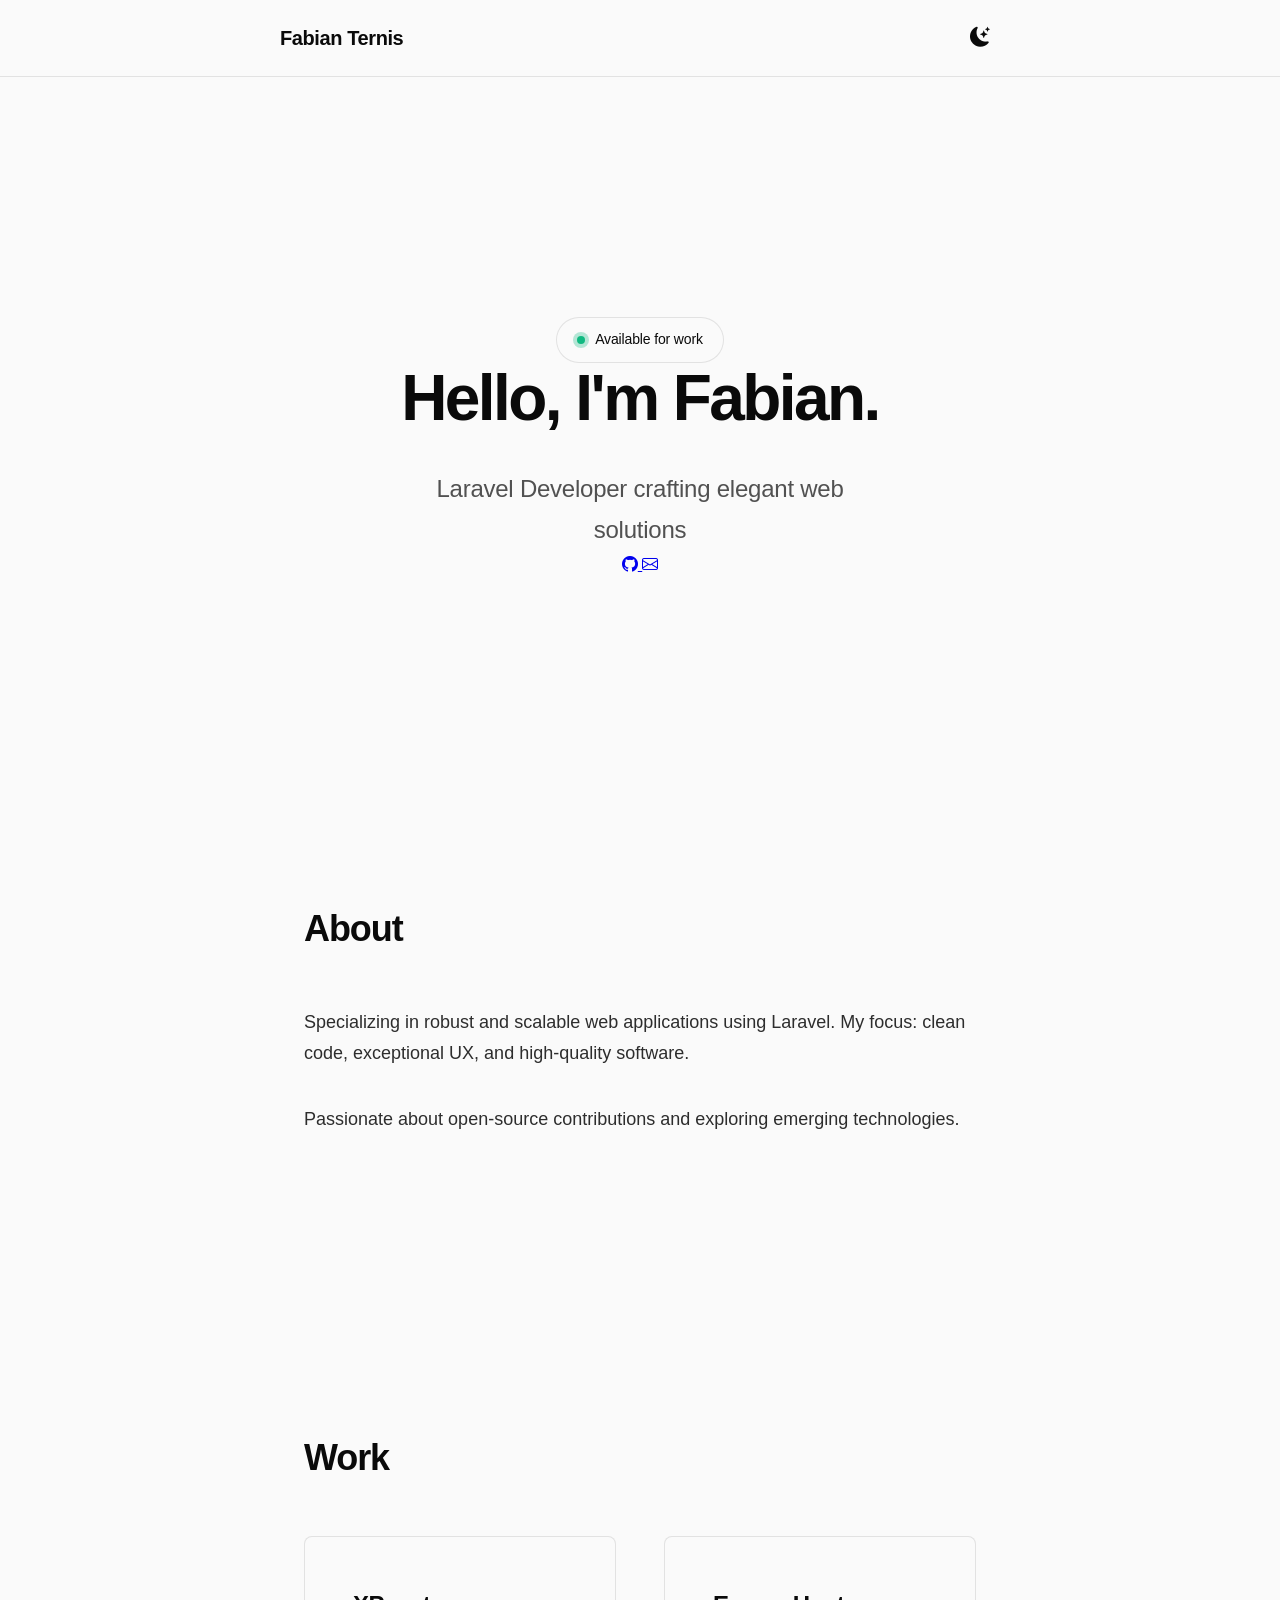
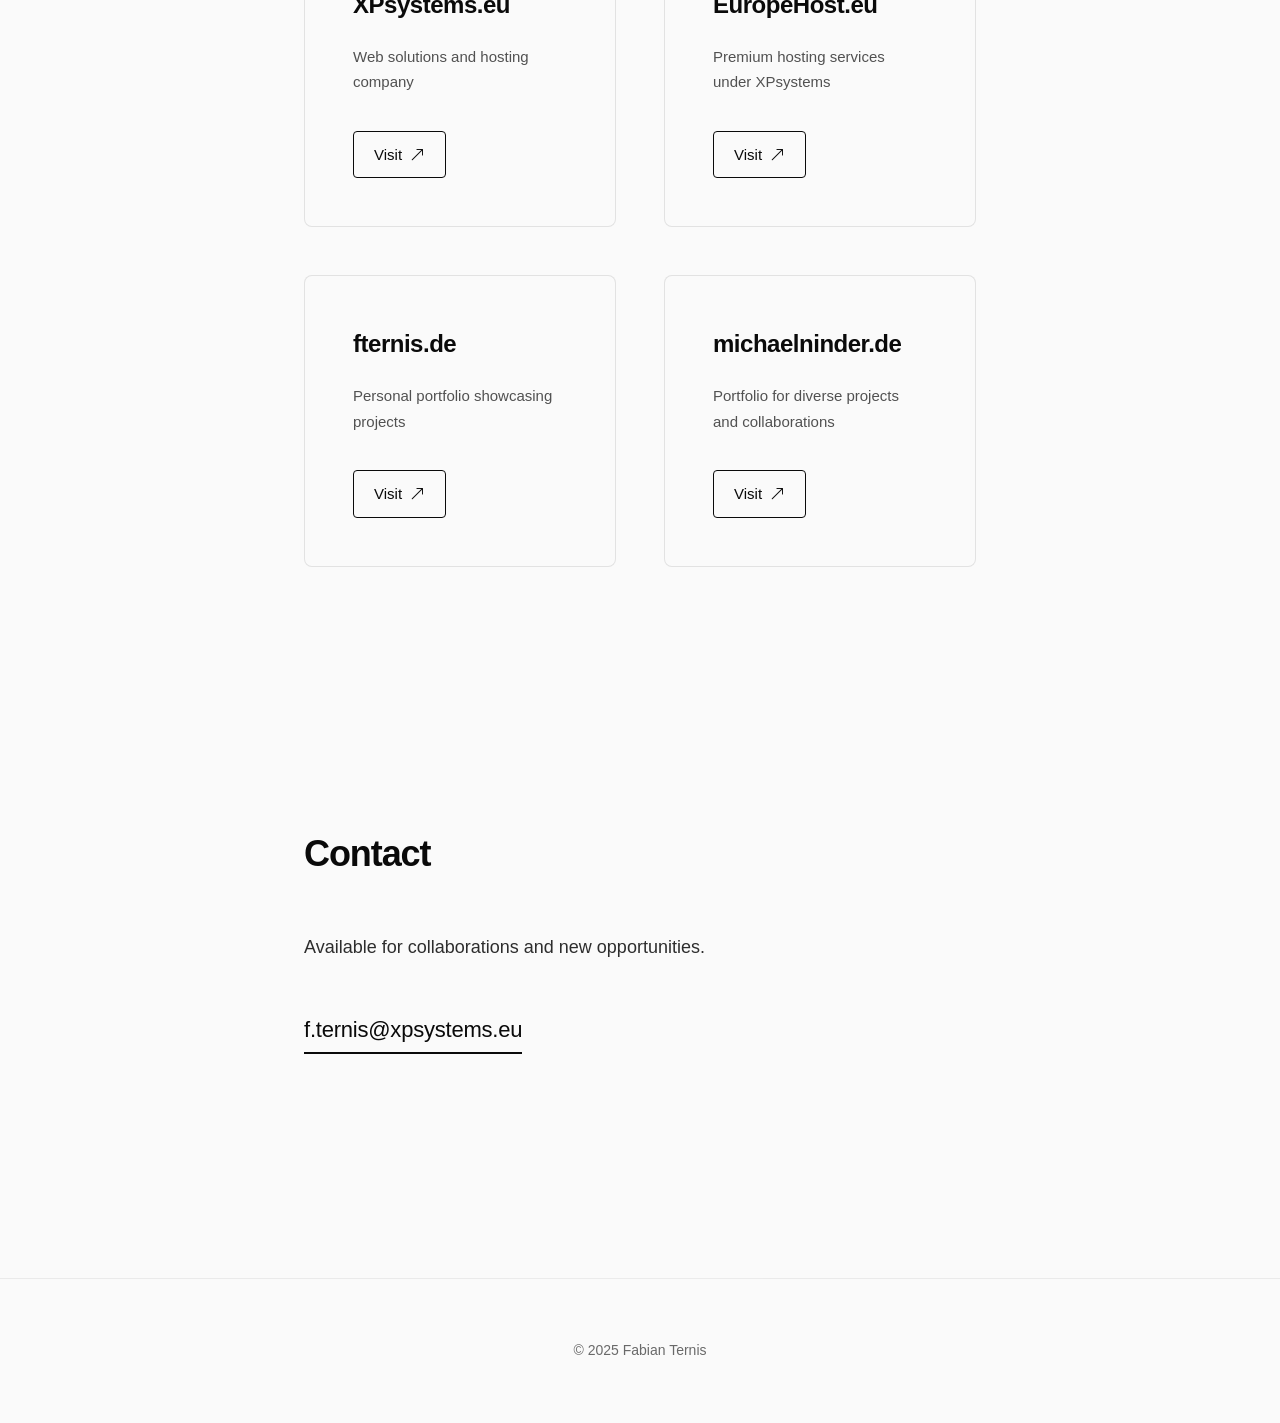
==== commit ac8f5776: "Update index.html" ====
--- a/fabianternis.dev/index.html
+++ b/fabianternis.dev/index.html
@@ -23,14 +23,28 @@
     </header>
 
     <main class="main-content-container">
-        <section class="hero-section">
-          <h1 class="hero-title">Hello, I'm Fabian.</h1>
-          <p class="hero-subtitle">Laravel Developer crafting elegant web solutions</p>
-          <div class="status-badge">
-            <span class="status-dot"></span>
-            <span class="status-text">Available for work</span>
-          </div>
-        </section>
+      <section class="hero-section">
+        <div class="status-badge">
+          <span class="status-dot"></span>
+          <span class="status-text">Available for work</span>
+        </div>
+        <h1 class="hero-title">Hello, I'm Fabian.</h1>
+        <p class="hero-subtitle">Laravel Developer crafting elegant web solutions</p>
+        <div class="social-links">
+          <a href="https://github.com/michaelninder" target="_blank" rel="noopener" aria-label="GitHub">
+            <i class="bi bi-github"></i>
+          </a>
+          <!--a href="https://x.com/@micha_was_taken" target="_blank" rel="noopener" aria-label="Twitter">
+            <i class="bi bi-twitter-x"></i>
+          </a>
+          <a href="https://instagram.com/ternisfabian" target="_blank" rel="noopener" aria-label="Instagram">
+            <i class="bi bi-instagram"></i>
+          </a-->
+          <a href="mailto:f.ternis@xpsystems.eu" aria-label="Email">
+            <i class="bi bi-envelope"></i>
+          </a>
+        </div>
+      </section>
 
       <section class="about-section" id="about">
         <h2 class="section-title">About</h2>
--- a/fabianternis.dev/style.css
+++ b/fabianternis.dev/style.css
@@ -299,7 +299,73 @@
   transform: translateY(-4px);
   box-shadow: 0 8px 24px rgba(0, 0, 0, 0.2);
 }
-
+.status-badge {
+  display: inline-flex;
+  align-items: center;
+  gap: 0.625rem;
+  padding: 0.625rem 1.25rem;
+  border: 1px solid var(--color-border);
+  border-radius: 999px;
+  font-size: 0.875rem;
+  margin-top: calc(var(--spacing) * 2);
+  background: var(--color-bg);
+  transition: var(--transition);
+}
+
+.status-badge:hover {
+  border-color: var(--color-text);
+  transform: translateY(-2px);
+}
+
+.status-dot {
+  width: 8px;
+  height: 8px;
+  border-radius: 50%;
+  background: #10b981;
+  position: relative;
+  animation: pulse-dot 2s cubic-bezier(0.4, 0, 0.6, 1) infinite;
+}
+
+.status-dot::before {
+  content: '';
+  position: absolute;
+  inset: -4px;
+  border-radius: 50%;
+  background: #10b981;
+  opacity: 0.3;
+  animation: pulse-ring 2s cubic-bezier(0.4, 0, 0.6, 1) infinite;
+}
+
+.status-text {
+  font-weight: 500;
+  letter-spacing: -0.01em;
+}
+
+@keyframes pulse-dot {
+  0%, 100% {
+    opacity: 1;
+    transform: scale(1);
+  }
+  50% {
+    opacity: 0.8;
+    transform: scale(0.95);
+  }
+}
+
+@keyframes pulse-ring {
+  0% {
+    transform: scale(0.8);
+    opacity: 0.5;
+  }
+  50% {
+    transform: scale(1.2);
+    opacity: 0;
+  }
+  100% {
+    transform: scale(0.8);
+    opacity: 0;
+  }
+}
 @media (max-width: 768px) {
   .portfolio-grid {
     grid-template-columns: 1fr;
@@ -318,4 +384,9 @@
     padding-left: var(--spacing);
     padding-right: var(--spacing);
   }
-}
+
+  .status-badge {
+    font-size: 0.8125rem;
+    padding: 0.5rem 1rem;
+  }
+}
